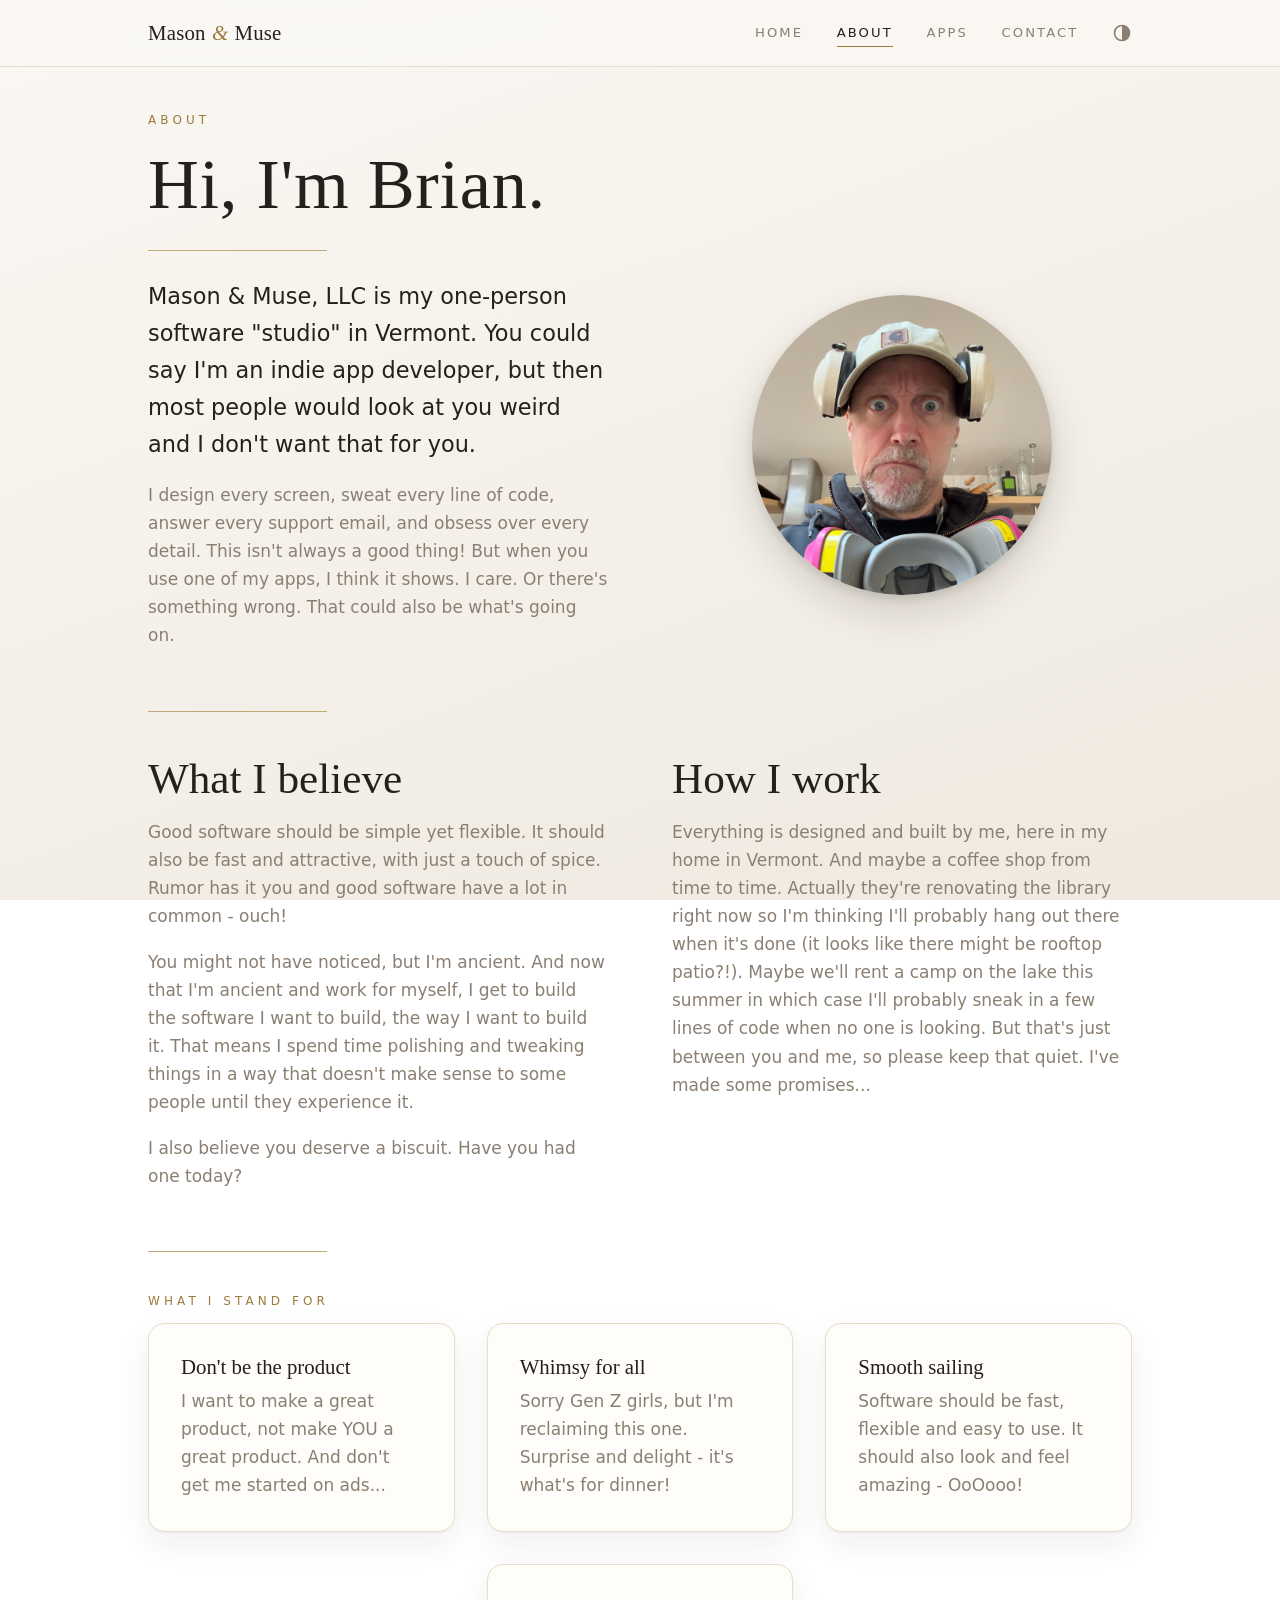
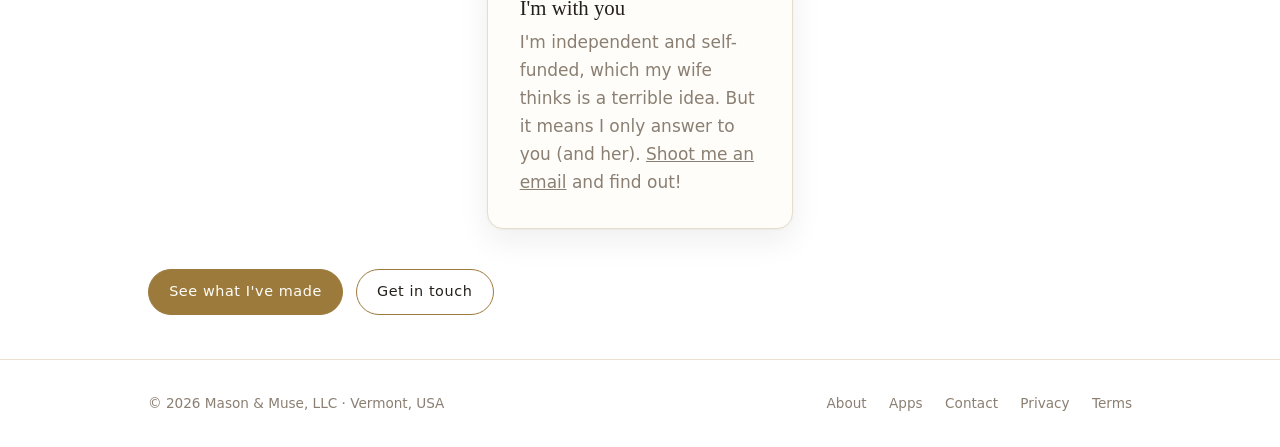
==== about.html @ 820b4241 "First commit of full website" ====
<!DOCTYPE html>
<html lang="en">
<head>
  <meta charset="utf-8" />
  <meta name="viewport" content="width=device-width, initial-scale=1" />
  <script>
    // Apply a saved theme override before paint to avoid a flash of the wrong palette.
    (function () {
      try {
        var t = localStorage.getItem('theme');
        if (t === 'light' || t === 'dark') document.documentElement.setAttribute('data-theme', t);
      } catch (e) {}
    })();
  </script>
  <title>About - Mason &amp; Muse, LLC</title>
  <meta name="description" content="Mason &amp; Muse, LLC is an independent app studio in Vermont, building bespoke, privacy-respecting software for Apple platforms." />
  <meta name="color-scheme" content="light dark" />
  <meta name="theme-color" content="#faf8f4" media="(prefers-color-scheme: light)" />
  <meta name="theme-color" content="#1f1c18" media="(prefers-color-scheme: dark)" />

  <meta property="og:type" content="website" />
  <meta property="og:title" content="About - Mason &amp; Muse, LLC" />
  <meta property="og:description" content="An independent app studio in Vermont, building bespoke, privacy-respecting software for Apple platforms." />
  <meta property="og:url" content="https://masonandmuse.com/about.html" />

  <link rel="icon" type="image/svg+xml" href="favicon.svg" />
  <link rel="stylesheet" href="styles.css" />
</head>
<body>
  <header class="site-header">
    <div class="container nav">
      <a class="brand" href="index.html">Mason <span class="amp">&amp;</span> Muse</a>
      <nav aria-label="Primary">
        <ul class="nav-links">
          <li><a href="index.html">Home</a></li>
          <li><a href="about.html" aria-current="page">About</a></li>
          <li><a href="apps.html">Apps</a></li>
          <li><a href="contact.html">Contact</a></li>
          <li>
            <button class="theme-toggle" type="button" aria-label="Switch color theme">
              <svg viewBox="0 0 24 24" width="20" height="20" aria-hidden="true" focusable="false">
                <circle cx="12" cy="12" r="9" fill="none" stroke="currentColor" stroke-width="2"></circle>
                <path d="M12 3 a 9 9 0 0 1 0 18 Z" fill="currentColor"></path>
              </svg>
            </button>
          </li>
        </ul>
      </nav>
    </div>
  </header>

  <main>
    <section>
      <div class="container">
        <hgroup>
          <p class="eyebrow">About</p>
          <h1 class="measure">Hi, I'm Brian.</h1>
        </hgroup>
        <div class="split">
          <div>
            
            <hr class="rule" />
            <p class="lead measure">
              Mason &amp; Muse, LLC is my one-person software "studio" in Vermont. You could say
              I'm an indie app developer, but then most people would look at you weird and
              I don't want that for you.
            </p>
            <p class="measure muted">
              I design every screen, sweat every line of code, answer every support email,
              and obsess over every detail. This isn't always a good thing! But when
              you use one of my apps, I think it shows. I care. Or there's something wrong.
              That could also be what's going on.
            </p>
          </div>
          <div>
            <img class="portrait" src="images/also-brian.jpg" width="800" height="800"
                 alt="Brian, founder of Mason &amp; Muse" />
          </div>
        </div>
      </div>
    </section>
    
    <section class="section-tight">
      <div class="container split split-top">
        <div>
          <h2>What I believe</h2>
          <p class="muted">
            Good software should be simple yet flexible. It should also be fast and attractive,
            with just a touch of spice. Rumor has it you and good software
            have a lot in common - ouch!
          </p>
          <p class="muted">
            You might not have noticed, but I'm ancient. And now that I'm ancient and work
            for myself, I get to build the software I want to build, the way I want to build it.
            That means I spend time polishing and tweaking things in a way that doesn't
            make sense to some people until they experience it.
          </p>
          
          <p class="measure muted">
            I also believe you deserve a biscuit. Have you had one today?
          </p>
        </div>
        <div>
          <h2>How I work</h2>
          <p class="muted">
            Everything is designed and built by me, here in my home in Vermont. And maybe a coffee
            shop from time to time. Actually they're renovating the library right now so I'm thinking
            I'll probably hang out there when it's done (it looks like there might be rooftop patio?!).
            Maybe we'll rent a camp on the lake this summer in which case I'll probably sneak in a few
            lines of code when no one is looking. But that's just between you and me, so please keep
            that quiet. I've made some promises...
          </p>
        </div>
      </div>
    </section>

    <section>
      <div class="container">
        <h2 class="eyebrow">What I stand for</h2>
        <div class="grid grid-4">
          <div class="card">
            <h3>Don't be the product</h3>
            <p class="muted">I want to make a great product, not make YOU a great product. And don't get me started on ads...</p>
          </div>
          <div class="card">
            <h3>Whimsy for all</h3>
            <p class="muted">Sorry Gen Z girls, but I'm reclaiming this one. Surprise and delight - it's what's for dinner!</p>
          </div>
          <div class="card">
            <h3>Smooth sailing</h3>
            <p class="muted">Software should be fast, flexible and easy to use. It should also look and feel amazing - OoOooo!</p>
          </div>
          <div class="card">
            <h3>I'm with you</h3>
            <p class="muted">I'm independent and self-funded, which my wife thinks is a terrible idea. But it means I
            only answer to you (and her). <a href="mailto: info@masonandmuse.com">Shoot me an email</a> and find out!</p>
          </div>
        </div>
        <div class="btn-row" style="margin-top:2.5rem;">
          <a class="btn btn-primary" href="apps.html">See what I've made</a>
          <a class="btn btn-ghost" href="contact.html">Get in touch</a>
        </div>
      </div>
    </section>
  </main>

  <footer class="site-footer">
    <div class="container footer-inner">
      <span>© 2026 Mason &amp; Muse, LLC · Vermont, USA</span>
      <nav class="footer-links" aria-label="Footer">
        <a href="about.html">About</a>
        <a href="apps.html">Apps</a>
        <a href="contact.html">Contact</a>
        <a href="privacy.html">Privacy</a>
        <a href="terms.html">Terms</a>
      </nav>
    </div>
  </footer>

  <script src="theme.js"></script>
</body>
</html>
---- styles.css ----
/* Mason & Muse, LLC - shared design system
   No build step. Plain CSS, served as-is via GitHub Pages. */

:root {
  --bg-top: #faf8f4;
  --bg-bottom: #efe9df;
  --ink: #25201b;
  --muted: #8a7f72;
  --rule: #c2a878;
  --accent: #9c7a3c;
  --card: #fffdf9;
  --card-border: #e7ddcb;
  --shadow: 0 1px 2px rgba(37, 32, 27, 0.04), 0 12px 32px rgba(37, 32, 27, 0.07);

  --serif: "Palatino Linotype", Palatino, "Hoefler Text", Georgia, "Times New Roman", serif;
  --sans: ui-sans-serif, system-ui, -apple-system, "Segoe UI", Roboto, Helvetica, Arial, sans-serif;

  --maxw: 1080px;
  --gutter: clamp(1.25rem, 5vw, 3rem);
}

/* Dark palette - applied when the system prefers dark (unless the visitor has
   forced light), and when the visitor explicitly chooses dark. The two blocks
   share the same values; keep them in sync. */
@media (prefers-color-scheme: dark) {
  :root:not([data-theme="light"]) {
    --bg-top: #1f1c18;
    --bg-bottom: #14110e;
    --ink: #f3ece1;
    --muted: #a99a87;
    --rule: #7a6647;
    --accent: #c9a865;
    --card: #211d18;
    --card-border: #322b22;
    --shadow: 0 1px 2px rgba(0, 0, 0, 0.3), 0 14px 36px rgba(0, 0, 0, 0.4);
  }
}
:root[data-theme="dark"] {
  --bg-top: #1f1c18;
  --bg-bottom: #14110e;
  --ink: #f3ece1;
  --muted: #a99a87;
  --rule: #7a6647;
  --accent: #c9a865;
  --card: #211d18;
  --card-border: #322b22;
  --shadow: 0 1px 2px rgba(0, 0, 0, 0.3), 0 14px 36px rgba(0, 0, 0, 0.4);
}

* { box-sizing: border-box; }
html { scroll-behavior: smooth; }
html, body { margin: 0; }

body {
  min-height: 100svh;
  display: flex;
  flex-direction: column;
  background: linear-gradient(160deg, var(--bg-top), var(--bg-bottom)) no-repeat;
  background-attachment: fixed;
  color: var(--ink);
  font-family: var(--sans);
  font-size: 1.0625rem;
  line-height: 1.65;
  -webkit-font-smoothing: antialiased;
  text-rendering: optimizeLegibility;
}

.container {
  width: 100%;
  max-width: var(--maxw);
  margin-inline: auto;
  padding-inline: var(--gutter);
}

a { color: inherit; }

/* ---- Header / nav ---- */
.site-header {
  position: sticky;
  top: 0;
  z-index: 10;
  backdrop-filter: saturate(1.4) blur(10px);
  -webkit-backdrop-filter: saturate(1.4) blur(10px);
  background: color-mix(in srgb, var(--bg-top) 82%, transparent);
  border-bottom: 1px solid color-mix(in srgb, var(--rule) 35%, transparent);
}
.nav {
  display: flex;
  align-items: center;
  justify-content: space-between;
  gap: 1rem;
  padding-block: 1rem;
}
.brand {
  font-family: var(--serif);
  font-size: 1.3rem;
  font-weight: 500;
  letter-spacing: 0.01em;
  text-decoration: none;
  white-space: nowrap;
}
.nav-links {
  display: flex;
  align-items: center;
  gap: clamp(1rem, 3vw, 2.1rem);
  list-style: none;
  margin: 0;
  padding: 0;
}
.nav-links li { display: flex; align-items: center; }
.nav-links a {
  position: relative;
  text-decoration: none;
  font-size: 0.82rem;
  letter-spacing: 0.16em;
  text-transform: uppercase;
  color: var(--muted);
  transition: color 0.2s ease;
}
/* Active-page underline drawn as an overlay so it reserves no layout space,
   keeping each link's box symmetric (so the nav items center cleanly). */
.nav-links a::after {
  content: "";
  position: absolute;
  left: 0;
  right: 0;
  bottom: -3px;
  height: 1px;
  background: var(--accent);
  opacity: 0;
  transition: opacity 0.2s ease;
}
.nav-links a:hover { color: var(--ink); }
.nav-links a[aria-current="page"] { color: var(--ink); }
.nav-links a[aria-current="page"]::after { opacity: 1; }

.theme-toggle {
  display: inline-flex;
  align-items: center;
  justify-content: center;
  padding: 0;
  margin: 0;
  background: none;
  border: 0;
  line-height: 0;
  color: var(--muted);
  cursor: pointer;
  border-radius: 50%;
  transition: color 0.2s ease, transform 0.2s ease;
}
.theme-toggle:hover { color: var(--ink); transform: rotate(180deg); }
.theme-toggle:focus-visible { outline: 2px solid var(--accent); outline-offset: 3px; }
.theme-toggle svg { display: block; }

/* On narrow screens, stack the wordmark above a centered row of links so the
   full nav (including the theme toggle) stays on screen. */
@media (max-width: 600px) {
  .nav { flex-direction: column; gap: 0.75rem; }
  .nav-links { flex-wrap: wrap; justify-content: center; }
}

/* ---- Main / sections ---- */
main { flex: 1; }
section { padding-block: clamp(2rem, 4.5vw, 2.75rem); }
.section-tight { padding-block: clamp(2rem, 4.5vw, 2.75rem); }
/* A short gold rule between every pair of stacked sections - the same motif as
   the page accents. Drawn as an overlay at the section boundary so it adds no
   layout shift. Left-aligned to the content column to match the heading rules. */
section + section { position: relative; }
section + section::before {
  content: "";
  position: absolute;
  top: 0;
  left: max(var(--gutter), (100% - var(--maxw)) / 2 + var(--gutter));
  width: clamp(48px, 14vw, 240px);
  height: 1px;
  background: var(--rule);
}
/* The one exception: the divider just below the hero buttons stays centered. */
.hero + section::before {
  left: 50%;
  transform: translateX(-50%);
}

/* hgroup wraps each eyebrow/kicker together with its heading; it carries no
   spacing of its own - the eyebrow and heading margins do the work. */
hgroup { margin: 0; }

/* The eyebrow/kicker style is self-contained (sets its own font + weight) so it
   looks identical whether it's a <p> tagline inside an hgroup or a real heading
   (e.g. an <h2>) that happens to be styled as a kicker. */
.eyebrow {
  margin: 0 0 0.9rem;
  font-family: var(--sans);
  font-weight: 400;
  font-size: 0.75rem;
  letter-spacing: 0.34em;
  text-transform: uppercase;
  color: var(--accent);
}

h1, h2, h3 { font-family: var(--serif); font-weight: 500; line-height: 1.1; }
h1 { font-size: clamp(2.4rem, 7vw, 4.4rem); letter-spacing: 0.01em; margin: 0; }
h2 { font-size: clamp(1.8rem, 4.5vw, 2.7rem); margin: 0 0 1rem; }
h3 { font-size: 1.3rem; margin: 0 0 0.5rem; }

p { margin: 0 0 1.1rem; }
.lead { font-size: clamp(1.15rem, 2.6vw, 1.4rem); color: var(--ink); }
.muted { color: var(--muted); }
.measure { max-width: 60ch; }

/* ---- Hero ---- */
.hero {
  text-align: center;
  padding-block: clamp(4rem, 12vw, 8rem) clamp(2rem, 4.5vw, 2.75rem);
  animation: rise 1s cubic-bezier(.2, .7, .2, 1) both;
}
.wordmark {
  font-family: var(--serif);
  font-weight: 500;
  letter-spacing: 0.01em;
  line-height: 1.04;
  font-size: clamp(2.8rem, 10vw, 6rem);
  margin: 0;
}
.amp { font-style: italic; font-weight: 400; color: var(--accent); padding: 0 0.04em; }
/* The "LLC" sits under the wordmark as part of the company name — small, gold,
   and letter-spaced, echoing the original placeholder. */
.legal {
  display: block;
  margin-top: 0.7rem;
  font-family: var(--sans);
  font-weight: 400;
  font-size: clamp(0.7rem, 2.4vw, 0.82rem);
  letter-spacing: 0.34em;
  text-transform: uppercase;
  color: var(--accent);
  padding-left: 0.34em; /* optical centering for the trailing letter-spacing */
}
.hero .lead { margin: 1.6rem auto 0; max-width: 34ch; color: var(--muted); font-style: italic; }

/* ---- Decorative rule ---- */
.rule {
  width: clamp(48px, 14vw, 240px);
  height: 1px;
  margin: 1.7rem 0;
  background: var(--rule);
  border: 0;
}

/* ---- Buttons ---- */
.btn {
  display: inline-flex;
  align-items: center;
  gap: 0.5em;
  font-family: var(--sans);
  font-size: 0.9rem;
  letter-spacing: 0.04em;
  text-decoration: none;
  padding: 0.7em 1.4em;
  border-radius: 999px;
  border: 1px solid var(--accent);
  transition: transform 0.15s ease, background 0.2s ease, color 0.2s ease;
}
.btn-primary { background: var(--accent); color: #fffdf9; }
.btn-primary:hover { transform: translateY(-1px); }
.btn-ghost { color: var(--ink); }
.btn-ghost:hover { background: color-mix(in srgb, var(--accent) 12%, transparent); }
.btn-row { display: flex; flex-wrap: wrap; gap: 0.8rem; }
.hero .btn-row { justify-content: center; margin-top: 2rem; }

/* ---- Grid of cards ---- */
.grid {
  display: grid;
  gap: clamp(1.2rem, 3vw, 2rem);
  grid-template-columns: repeat(auto-fit, minmax(min(100%, 240px), 1fr));
}
.card {
  background: var(--card);
  border: 1px solid var(--card-border);
  border-radius: 16px;
  padding: clamp(1.4rem, 3vw, 2rem);
  box-shadow: var(--shadow);
}
.card h3 { margin-top: 0; }
.card p:last-child { margin-bottom: 0; }

/* Four-card "values" grid: stack on phones, 2×2 on tablets, 3-up on desktop.
   When it's 3-up the 4th card wraps to its own row - place it in the middle
   column so the lone card is centered rather than stranded on the left. */
.grid-4 { grid-template-columns: 1fr; }
@media (min-width: 600px) { .grid-4 { grid-template-columns: repeat(2, 1fr); } }
@media (min-width: 900px) {
  .grid-4 { grid-template-columns: repeat(3, 1fr); }
  .grid-4 > :last-child { grid-column: 2; }
}

/* ---- Feature / split layout ---- */
.split {
  display: grid;
  gap: clamp(2rem, 6vw, 4rem);
  align-items: center;
  grid-template-columns: 1fr 1fr;
}
/* Top-align the columns instead of centering them (for text-only splits whose
   two sides differ in length). */
.split-top { align-items: start; }
@media (max-width: 760px) { .split { grid-template-columns: 1fr; } }

/* ---- App showcase ---- */
.app-shot {
  width: 100%;
  max-width: 480px;
  height: auto;
  margin-inline: auto;
  display: block;
}
.portrait {
  width: 100%;
  max-width: 300px;
  height: auto;
  aspect-ratio: 1 / 1;
  margin-inline: auto;
  display: block;
  border-radius: 50%;
  object-fit: cover;
  box-shadow: 0 4px 10px rgba(37, 32, 27, 0.12), 0 18px 40px rgba(37, 32, 27, 0.16);
}
@media (prefers-color-scheme: dark) {
  .portrait { box-shadow: 0 4px 10px rgba(0, 0, 0, 0.4), 0 18px 44px rgba(0, 0, 0, 0.5); }
}

.app-shot-placeholder {
  aspect-ratio: 9 / 16;
  max-width: 300px;
  margin-inline: auto;
  border-radius: 28px;
  border: 1px dashed var(--rule);
  background: color-mix(in srgb, var(--accent) 6%, transparent);
  display: flex;
  align-items: center;
  justify-content: center;
  text-align: center;
  color: var(--muted);
  font-size: 0.85rem;
  padding: 1.5rem;
}
.badge {
  display: inline-block;
  font-size: 0.7rem;
  letter-spacing: 0.18em;
  text-transform: uppercase;
  color: var(--accent);
  border: 1px solid color-mix(in srgb, var(--accent) 45%, transparent);
  border-radius: 999px;
  padding: 0.25em 0.8em;
  margin-bottom: 1rem;
}
.tag {
  display: inline-block;
  font-size: 0.72rem;
  letter-spacing: 0.1em;
  text-transform: uppercase;
  color: var(--muted);
  margin-right: 0.6rem;
}

/* ---- Definition list (contact) ---- */
.detail-list { margin: 0; }
.detail-list dt {
  font-size: 0.75rem;
  letter-spacing: 0.2em;
  text-transform: uppercase;
  color: var(--accent);
  margin-bottom: 0.3rem;
}
.detail-list dd { margin: 0 0 1.6rem; font-size: 1.1rem; }
.detail-list a { text-decoration-color: var(--rule); text-underline-offset: 3px; }

/* ---- Footer ---- */
.site-footer {
  border-top: 1px solid color-mix(in srgb, var(--rule) 35%, transparent);
  color: var(--muted);
  font-size: 0.85rem;
}
.footer-inner {
  display: flex;
  flex-wrap: wrap;
  gap: 1rem;
  justify-content: space-between;
  align-items: center;
  padding-block: 2rem;
}
.footer-inner a { color: var(--muted); text-decoration: none; }
.footer-inner a:hover { color: var(--ink); }
.footer-links { display: flex; gap: 1.4rem; flex-wrap: wrap; }

/* ---- Motion ---- */
@keyframes rise {
  from { opacity: 0; transform: translateY(20px); }
  to   { opacity: 1; transform: translateY(0); }
}
@media (prefers-reduced-motion: reduce) {
  html { scroll-behavior: auto; }
  .hero { animation: none; }
}
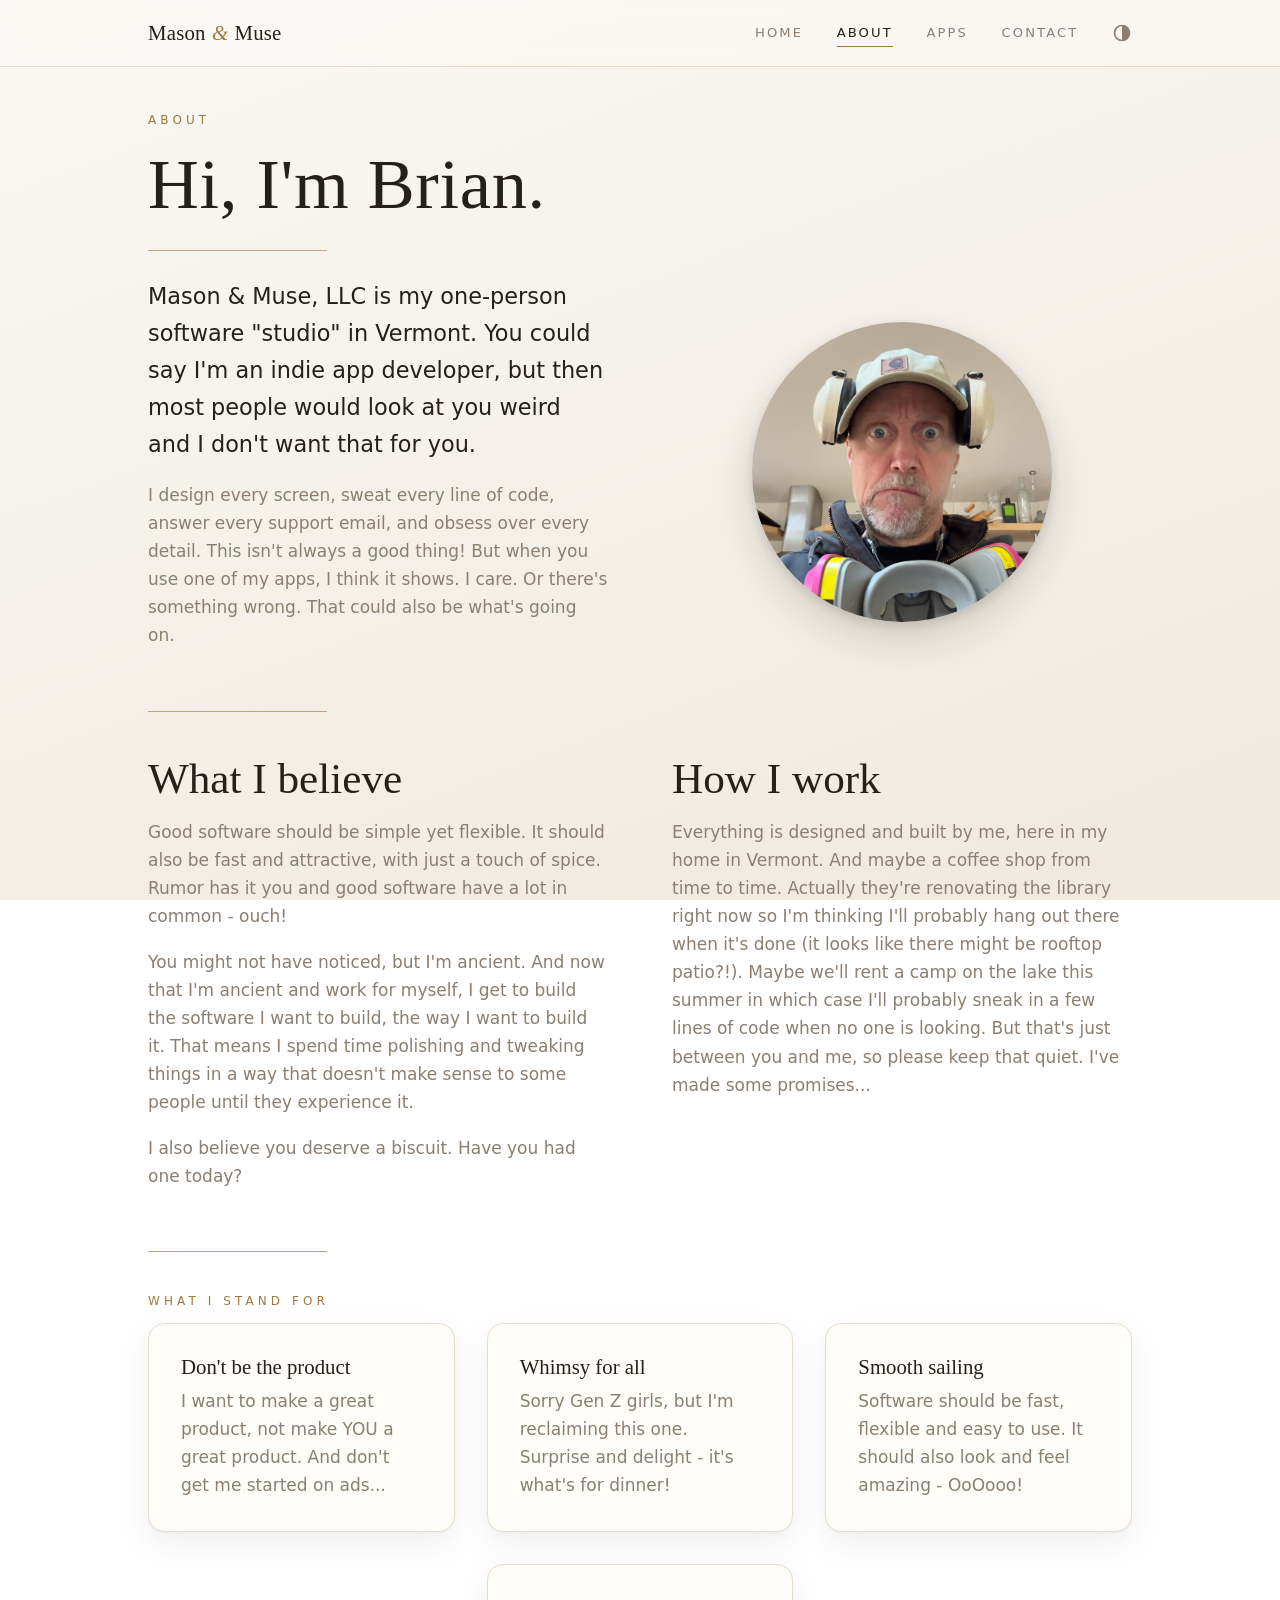
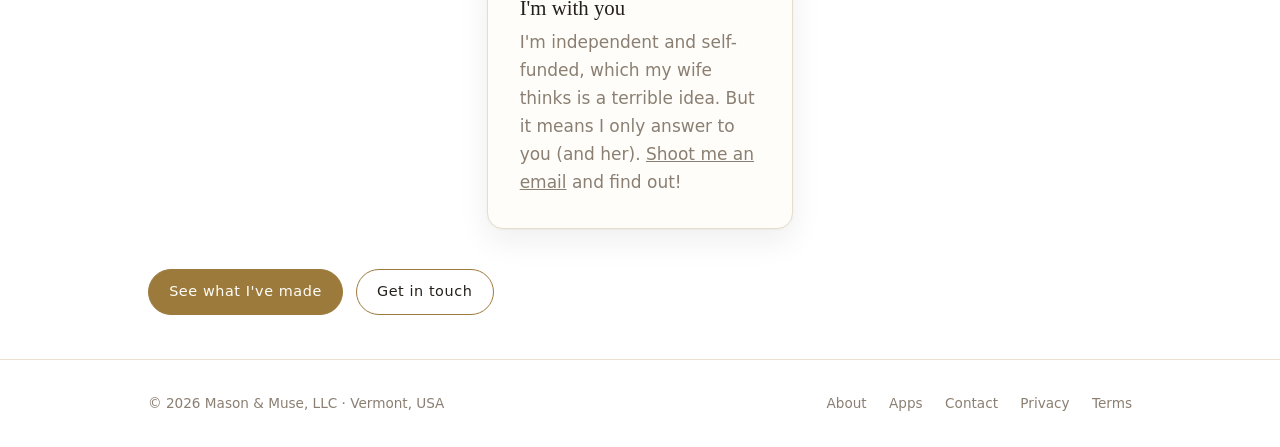
==== commit d1d2e16c: "Tweak compact layout - better image placement" ====
--- a/about.html
+++ b/about.html
@@ -56,26 +56,23 @@
           <p class="eyebrow">About</p>
           <h1 class="measure">Hi, I'm Brian.</h1>
         </hgroup>
-        <div class="split">
-          <div>
-            
-            <hr class="rule" />
-            <p class="lead measure">
-              Mason &amp; Muse, LLC is my one-person software "studio" in Vermont. You could say
-              I'm an indie app developer, but then most people would look at you weird and
-              I don't want that for you.
-            </p>
-            <p class="measure muted">
-              I design every screen, sweat every line of code, answer every support email,
-              and obsess over every detail. This isn't always a good thing! But when
-              you use one of my apps, I think it shows. I care. Or there's something wrong.
-              That could also be what's going on.
-            </p>
-          </div>
-          <div>
+        <hr class="rule" />
+        <div class="intro-split">
+          <p class="lead measure intro-head">
+            Mason &amp; Muse, LLC is my one-person software "studio" in Vermont. You could say
+            I'm an indie app developer, but then most people would look at you weird and
+            I don't want that for you.
+          </p>
+          <div class="intro-media">
             <img class="portrait" src="images/also-brian.jpg" width="800" height="800"
                  alt="Brian, founder of Mason &amp; Muse" />
           </div>
+          <p class="measure muted intro-body">
+            I design every screen, sweat every line of code, answer every support email,
+            and obsess over every detail. This isn't always a good thing! But when
+            you use one of my apps, I think it shows. I care. Or there's something wrong.
+            That could also be what's going on.
+          </p>
         </div>
       </div>
     </section>
--- a/styles.css
+++ b/styles.css
@@ -212,7 +212,7 @@
 /* ---- Hero ---- */
 .hero {
   text-align: center;
-  padding-block: clamp(4rem, 12vw, 8rem) clamp(2rem, 4.5vw, 2.75rem);
+  padding-block: clamp(3rem, 6.75vw, 4.125rem) clamp(2rem, 4.5vw, 2.75rem);
   animation: rise 1s cubic-bezier(.2, .7, .2, 1) both;
 }
 .wordmark {
@@ -307,6 +307,35 @@
 .split-top { align-items: start; }
 @media (max-width: 760px) { .split { grid-template-columns: 1fr; } }
 
+/* Home intro: the portrait sits beside the heading + body on wide screens; when
+   it collapses, the order becomes heading -> portrait -> body. The heading and
+   body are separate grid items so the photo can slot between them on mobile. */
+.intro-split {
+  display: grid;
+  align-items: center;
+  column-gap: clamp(2rem, 6vw, 4rem);
+  grid-template-columns: 1fr 1fr;
+  grid-template-areas:
+    "head  media"
+    "body  media";
+}
+.intro-head  { grid-area: head; }
+.intro-body  { grid-area: body; }
+.intro-media { grid-area: media; }
+@media (max-width: 760px) {
+  .intro-split {
+    grid-template-columns: 1fr;
+    row-gap: 0;
+    grid-template-areas:
+      "head"
+      "media"
+      "body";
+  }
+  /* Stacked: let the image sit close under the text above it (just the text's
+     own margin), but keep comfortable breathing room below it. */
+  .intro-media { margin-bottom: clamp(1.5rem, 5vw, 2rem); }
+}
+
 /* ---- App showcase ---- */
 .app-shot {
   width: 100%;
